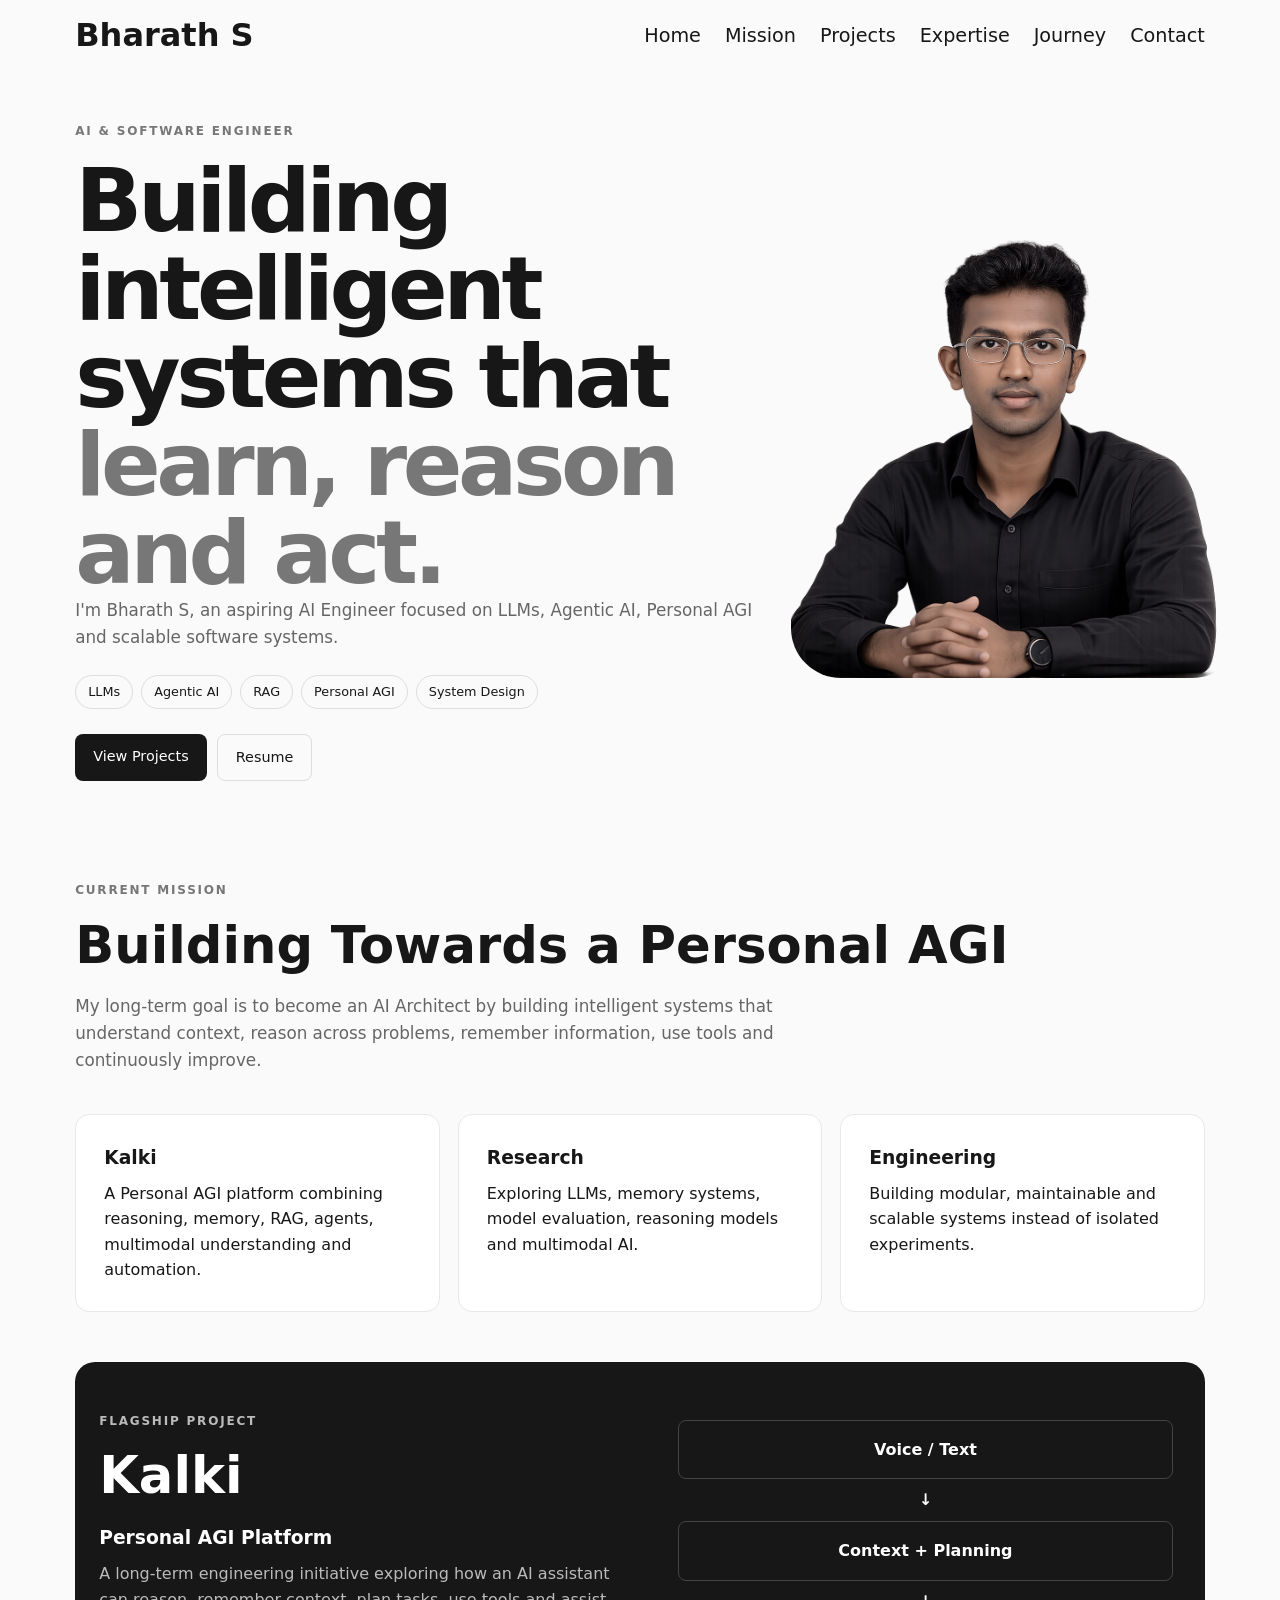
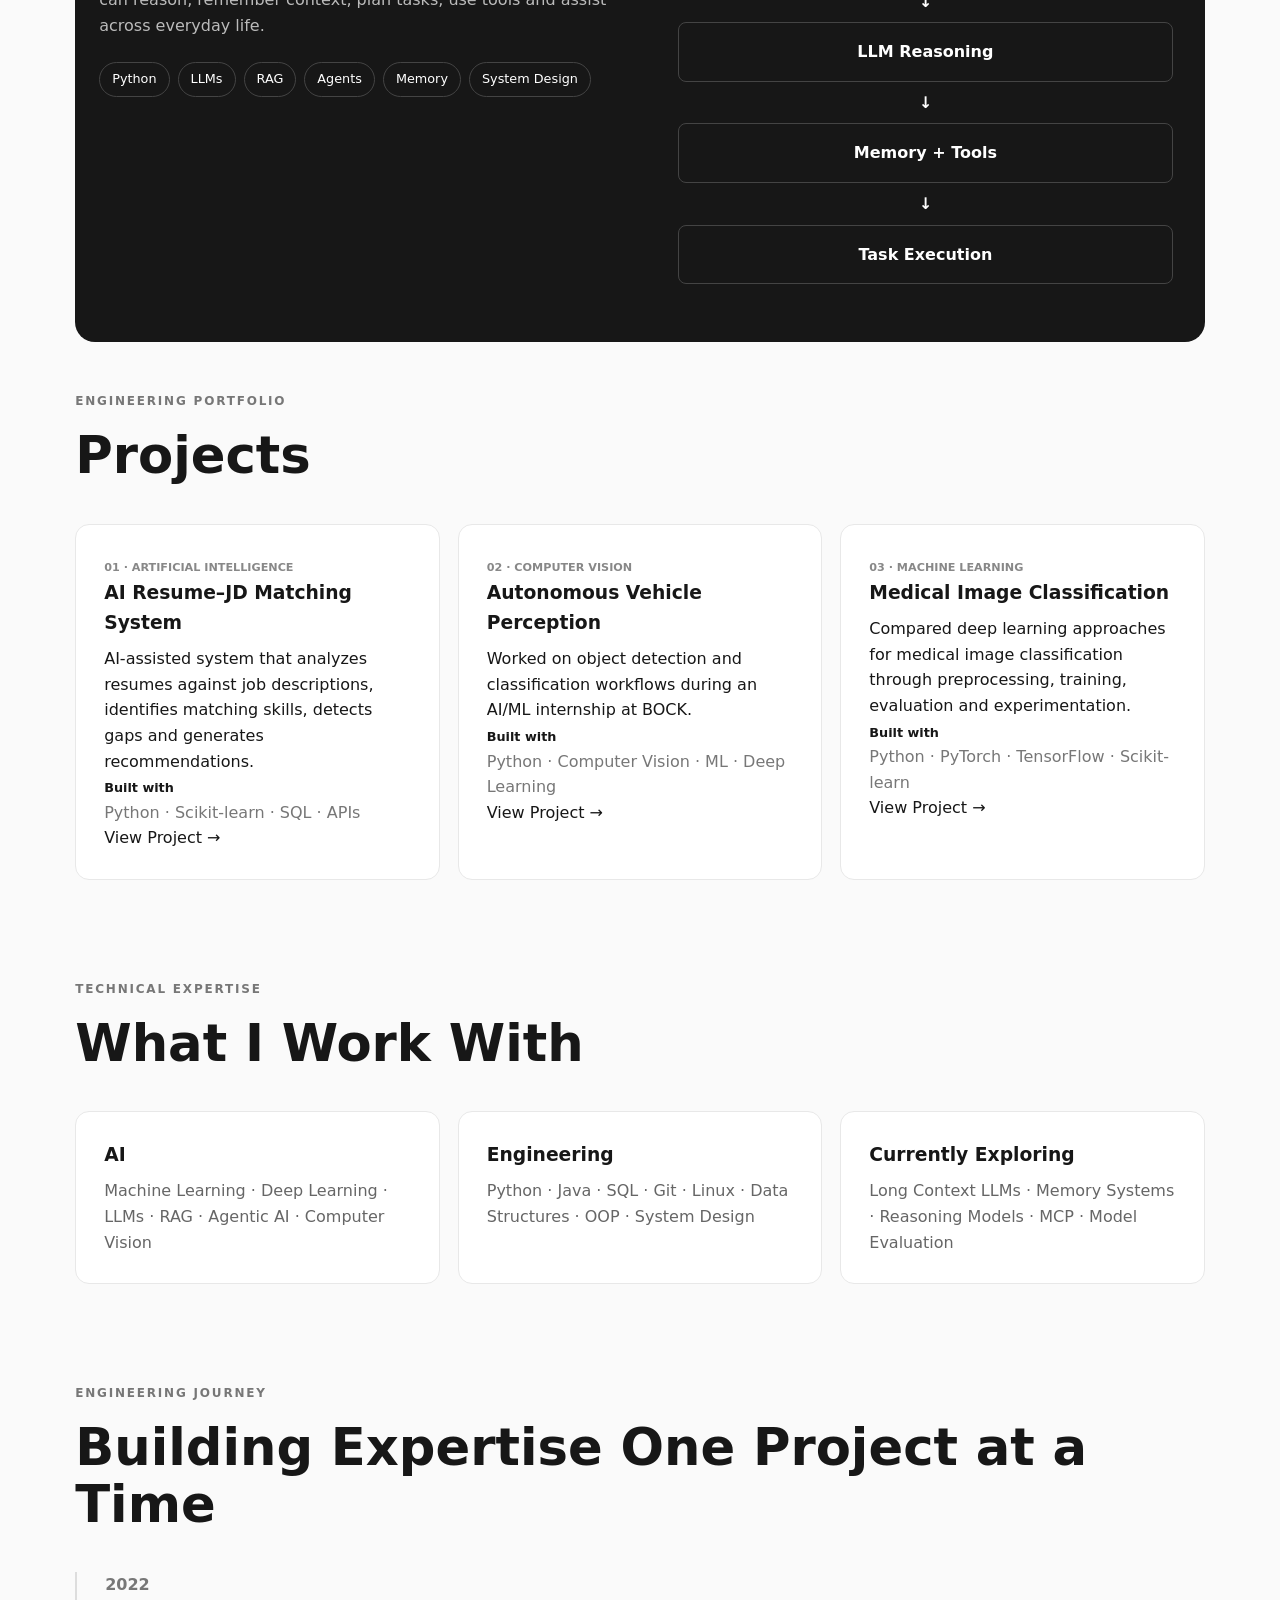
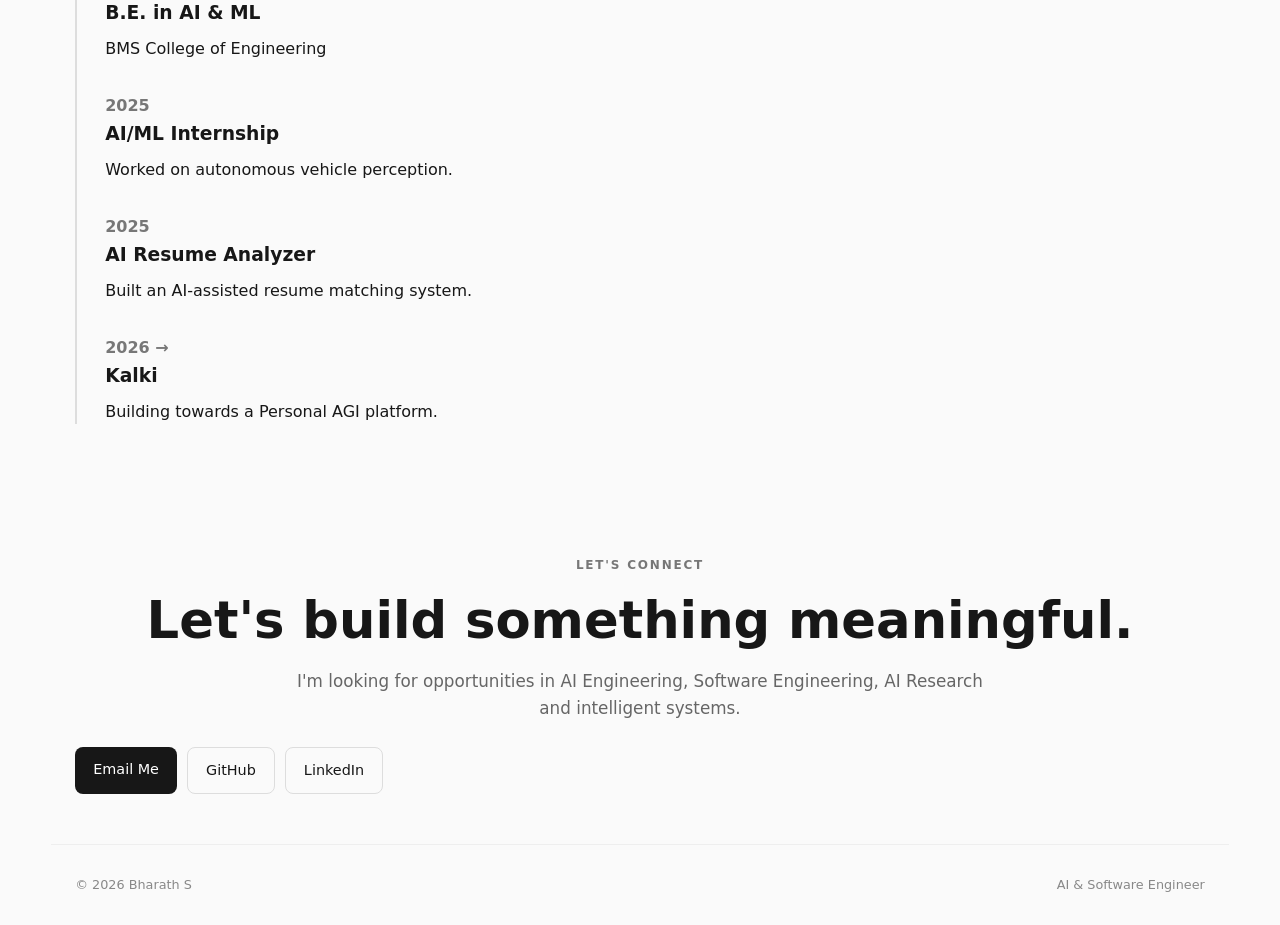
==== index.html @ d9f6b350 "Initial coding done" ====
<!DOCTYPE html>
<html lang="en">
<head>
    <meta charset="UTF-8">
    <meta name="viewport" content="width=device-width, initial-scale=1.0">

    <title>Bharath S | AI & Software Engineer</title>

    <meta name="description"
          content="Bharath S — AI & Software Engineer building intelligent systems with LLMs, agents, RAG and scalable software engineering.">

    <link rel="stylesheet" href="style.css">
</head>

<body>

<header>
    <a class="logo" href="#home">Bharath S</a>

    <nav id="nav">
        <a href="#home">Home</a>
        <a href="#mission">Mission</a>
        <a href="#projects">Projects</a>
        <a href="#skills">Expertise</a>
        <a href="#journey">Journey</a>
        <a href="#contact">Contact</a>
    </nav>

    <button id="menu">☰</button>
</header>


<main>

<!-- HERO -->

<section id="home" class="hero">

    <div>
        <p class="eyebrow">AI & SOFTWARE ENGINEER</p>

        <h1>
            Building intelligent systems
            that <span>learn, reason and act.</span>
        </h1>

        <p class="lead">
            I'm Bharath S, an aspiring AI Engineer focused on
            LLMs, Agentic AI, Personal AGI and scalable software systems.
        </p>

        <div class="tags">
            <span>LLMs</span>
            <span>Agentic AI</span>
            <span>RAG</span>
            <span>Personal AGI</span>
            <span>System Design</span>
        </div>

        <div class="buttons">
            <a class="button" href="#projects">View Projects</a>
            <a class="button secondary" href="assets/Bharath_resume.pdf", target="_blank">
                Resume
            </a>
        </div>
    </div>

    <div class="photo">
        <img src="assets/Bharath_profile.png" alt="Bharath S">
    </div>

</section>


<!-- MISSION -->

<section id="mission">

    <p class="eyebrow">CURRENT MISSION</p>

    <h2>Building Towards a Personal AGI</h2>

    <p class="section-text">
        My long-term goal is to become an AI Architect by building
        intelligent systems that understand context, reason across
        problems, remember information, use tools and continuously improve.
    </p>

    <div class="grid three">

        <article>
            <h3>Kalki</h3>
            <p>
                A Personal AGI platform combining reasoning, memory,
                RAG, agents, multimodal understanding and automation.
            </p>
        </article>

        <article>
            <h3>Research</h3>
            <p>
                Exploring LLMs, memory systems, model evaluation,
                reasoning models and multimodal AI.
            </p>
        </article>

        <article>
            <h3>Engineering</h3>
            <p>
                Building modular, maintainable and scalable systems
                instead of isolated experiments.
            </p>
        </article>

    </div>

</section>


<!-- KALKI -->

<section class="featured">

    <div>
        <p class="eyebrow">FLAGSHIP PROJECT</p>

        <h2>Kalki</h2>

        <h3>Personal AGI Platform</h3>

        <p>
            A long-term engineering initiative exploring how an AI
            assistant can reason, remember context, plan tasks,
            use tools and assist across everyday life.
        </p>

        <div class="tags">
            <span>Python</span>
            <span>LLMs</span>
            <span>RAG</span>
            <span>Agents</span>
            <span>Memory</span>
            <span>System Design</span>
        </div>
    </div>

    <div class="architecture">
        <div>Voice / Text</div>
        ↓
        <div>Context + Planning</div>
        ↓
        <div>LLM Reasoning</div>
        ↓
        <div>Memory + Tools</div>
        ↓
        <div>Task Execution</div>
    </div>

</section>


<!-- PROJECTS -->

<section id="projects">

    <p class="eyebrow">ENGINEERING PORTFOLIO</p>

    <h2>Projects</h2>

    <div class="grid">

        <article class="project">
            <small>01 · ARTIFICIAL INTELLIGENCE</small>

            <h3>AI Resume–JD Matching System</h3>

            <p>
                AI-assisted system that analyzes resumes against
                job descriptions, identifies matching skills,
                detects gaps and generates recommendations.
            </p>

            <strong>Built with</strong>

            <p class="muted">
                Python · Scikit-learn · SQL · APIs
            </p>

            <a href="#" class="link">View Project →</a>
        </article>


        <article class="project">
            <small>02 · COMPUTER VISION</small>

            <h3>Autonomous Vehicle Perception</h3>

            <p>
                Worked on object detection and classification
                workflows during an AI/ML internship at BOCK.
            </p>

            <strong>Built with</strong>

            <p class="muted">
                Python · Computer Vision · ML · Deep Learning
            </p>

            <a href="#" class="link">View Project →</a>
        </article>


        <article class="project">
            <small>03 · MACHINE LEARNING</small>

            <h3>Medical Image Classification</h3>

            <p>
                Compared deep learning approaches for medical
                image classification through preprocessing,
                training, evaluation and experimentation.
            </p>

            <strong>Built with</strong>

            <p class="muted">
                Python · PyTorch · TensorFlow · Scikit-learn
            </p>

            <a href="#" class="link">View Project →</a>
        </article>

    </div>

</section>


<!-- EXPERTISE -->

<section id="skills">

    <p class="eyebrow">TECHNICAL EXPERTISE</p>

    <h2>What I Work With</h2>

    <div class="skills">

        <div>
            <h3>AI</h3>
            <p>
                Machine Learning · Deep Learning · LLMs ·
                RAG · Agentic AI · Computer Vision
            </p>
        </div>

        <div>
            <h3>Engineering</h3>
            <p>
                Python · Java · SQL · Git · Linux ·
                Data Structures · OOP · System Design
            </p>
        </div>

        <div>
            <h3>Currently Exploring</h3>
            <p>
                Long Context LLMs · Memory Systems ·
                Reasoning Models · MCP · Model Evaluation
            </p>
        </div>

    </div>

</section>


<!-- JOURNEY -->

<section id="journey">

    <p class="eyebrow">ENGINEERING JOURNEY</p>

    <h2>Building Expertise One Project at a Time</h2>

    <div class="timeline">

        <div>
            <b>2022</b>
            <h3>B.E. in AI & ML</h3>
            <p>BMS College of Engineering</p>
        </div>

        <div>
            <b>2025</b>
            <h3>AI/ML Internship</h3>
            <p>Worked on autonomous vehicle perception.</p>
        </div>

        <div>
            <b>2025</b>
            <h3>AI Resume Analyzer</h3>
            <p>Built an AI-assisted resume matching system.</p>
        </div>

        <div>
            <b>2026 →</b>
            <h3>Kalki</h3>
            <p>Building towards a Personal AGI platform.</p>
        </div>

    </div>

</section>


<!-- CONTACT -->

<section id="contact" class="contact">

    <p class="eyebrow">LET'S CONNECT</p>

    <h2>Let's build something meaningful.</h2>

    <p>
        I'm looking for opportunities in AI Engineering,
        Software Engineering, AI Research and intelligent systems.
    </p>

    <div class="buttons">
        <a class="button" href="mailto:bharathh31313@gmail.com">
            Email Me
        </a>

        <a class="button secondary"
           href="https://github.com/Bharath-s-engineer"
           target="_blank">
            GitHub
        </a>

        <a class="button secondary"
           href="https://www.linkedin.com/in/bharath-s-80394927a/"
           target="_blank">
            LinkedIn
        </a>
    </div>

</section>

</main>


<footer>
    <p>© <span id="year"></span> Bharath S</p>
    <p>AI & Software Engineer</p>
</footer>


<script src="script.js"></script>

</body>
</html>
---- style.css ----
/* RESET */

* {
    box-sizing: border-box;
    margin: 0;
    padding: 0;
}

html {
    scroll-behavior: smooth;
}

body {
    font-family: Inter, system-ui, sans-serif;
    line-height: 1.6;
    color: #171717;
    background: #fafafa;
}

a {
    color: inherit;
    text-decoration: none;
}


/* LAYOUT */

header,
main,
footer {
    max-width: 92%;
    margin: auto;
}

header {
    height: 72px;
    padding: 0 24px;
    display: flex;
    align-items: center;
    justify-content: space-between;
    position: sticky;
    top: 0;
    z-index: 10;
    background: rgba(250,250,250,.9);
    backdrop-filter: blur(10px);
}

.logo {
    font-weight: 800;
    font-size: 2rem;
}

nav {
    display: flex;
    gap: 24px;
    font-size: 1.2rem;
}

nav a:hover,
.link:hover {
    color: #555;
}

#menu {
    display: none;
    border: 0;
    background: none;
    font-size: 1.2rem;
}


/* SECTIONS */

section {
    padding: 50px 24px;
}

.eyebrow {
    font-size: .75rem;
    font-weight: 800;
    letter-spacing: .15em;
    color: #777;
    margin-bottom: 16px;
}

h1 {
    max-width: 760px;
    font-size: clamp(2.8rem, 7vw, 5.5rem);
    line-height: 1;
    letter-spacing: -.05em;
}

h1 span {
    color: #777;
}

h2 {
    font-size: clamp(2rem, 4vw, 3.2rem);
    line-height: 1.1;
    margin-bottom: 20px;
}

h3 {
    margin-bottom: 8px;
}

.lead,
.section-text,
section > p:not(.eyebrow) {
    max-width: 700px;
    color: #666;
    font-size: 1.05rem;
}

.muted {
    color: #777;
}


/* HERO */

.hero {
    min-height: 55vh;
    display: grid;
    grid-template-columns: 1.4fr 0.7fr;
    align-items: center;
    /* gap: rem; */
}

.photo {
    display: flex;
    justify-content: center;
    gap: 2px;
}

.photo img {
    width: min(120%, 1000px);
    aspect-ratio: 1;
    object-fit: cover;
    border-radius: 50px;
    filter: grayscale(30%);
}


/* TAGS */

.tags {
    display: flex;
    flex-wrap: wrap;
    gap: 8px;
    margin: 24px 0;
}

.tags span {
    padding: 6px 12px;
    border: 1px solid #ddd;
    border-radius: 100px;
    font-size: .8rem;
}


/* BUTTONS */

.buttons {
    display: flex;
    flex-wrap: wrap;
    gap: 10px;
    margin-top: 25px;
}

.button {
    padding: 11px 18px;
    border-radius: 8px;
    background: #171717;
    color: white;
    font-size: .9rem;
}

.button.secondary {
    background: transparent;
    color: #171717;
    border: 1px solid #ddd;
}


/* CARDS */

.grid {
    display: grid;
    grid-template-columns: repeat(3, 1fr);
    gap: 18px;
    margin-top: 40px;
}

.grid.three {
    margin-top: 40px;
}

article,
.skills > div {
    padding: 28px;
    background: white;
    border: 1px solid #e8e8e8;
    border-radius: 14px;
}

.project small {
    color: #888;
    font-size: .7rem;
    font-weight: 700;
}

.project strong {
    font-size: .8rem;
}


/* KALKI */

.featured {
    display: grid;
    grid-template-columns: 1fr 1fr;
    gap: 60px;
    background: #171717;
    color: white;
    border-radius: 20px;
    margin: 0 24px;
}

.featured p {
    color: #bbb;
}

.featured .tags span {
    border-color: #444;
}

.architecture {
    align-self: center;
    text-align: center;
    font-weight: 700;
}

.architecture div {
    padding: 16px;
    margin: 8px;
    border: 1px solid #444;
    border-radius: 8px;
}


/* SKILLS */

.skills {
    display: grid;
    grid-template-columns: repeat(3, 1fr);
    gap: 18px;
    margin-top: 40px;
}

.skills p {
    color: #666;
}


/* TIMELINE */

.timeline {
    margin-top: 40px;
    border-left: 2px solid #ddd;
    padding-left: 28px;
}

.timeline > div {
    margin-bottom: 32px;
}

.timeline b {
    color: #777;
}


/* CONTACT */

.contact {
    text-align: center;
}

.contact > p:not(.eyebrow) {
    margin: auto;
}


/* FOOTER */

footer {
    padding: 30px 24px;
    display: flex;
    justify-content: space-between;
    color: #888;
    font-size: .8rem;
    border-top: 1px solid #eee;
}


/* MOBILE */

@media (max-width: 750px) {

    nav {
        display: none;
        position: absolute;
        top: 72px;
        left: 0;
        width: 100%;
        padding: 20px;
        flex-direction: column;
        background: #fafafa;
        border-bottom: 1px solid #eee;
    }

    nav.show {
        display: flex;
    }

    #menu {
        display: block;
    }

    .hero,
    .featured,
    .grid,
    .skills {
        grid-template-columns: 1fr;
    }

    .hero {
        text-align: center;
        padding-top: 60px;
    }

    .tags,
    .buttons {
        justify-content: center;
    }

    .photo {
        order: -1;
    }

    .photo img {
        width: 240px;
    }

    section {
        padding: 70px 24px;
    }

    .featured {
        margin: 0 12px;
    }

    footer {
        flex-direction: column;
        gap: 5px;
    }
}
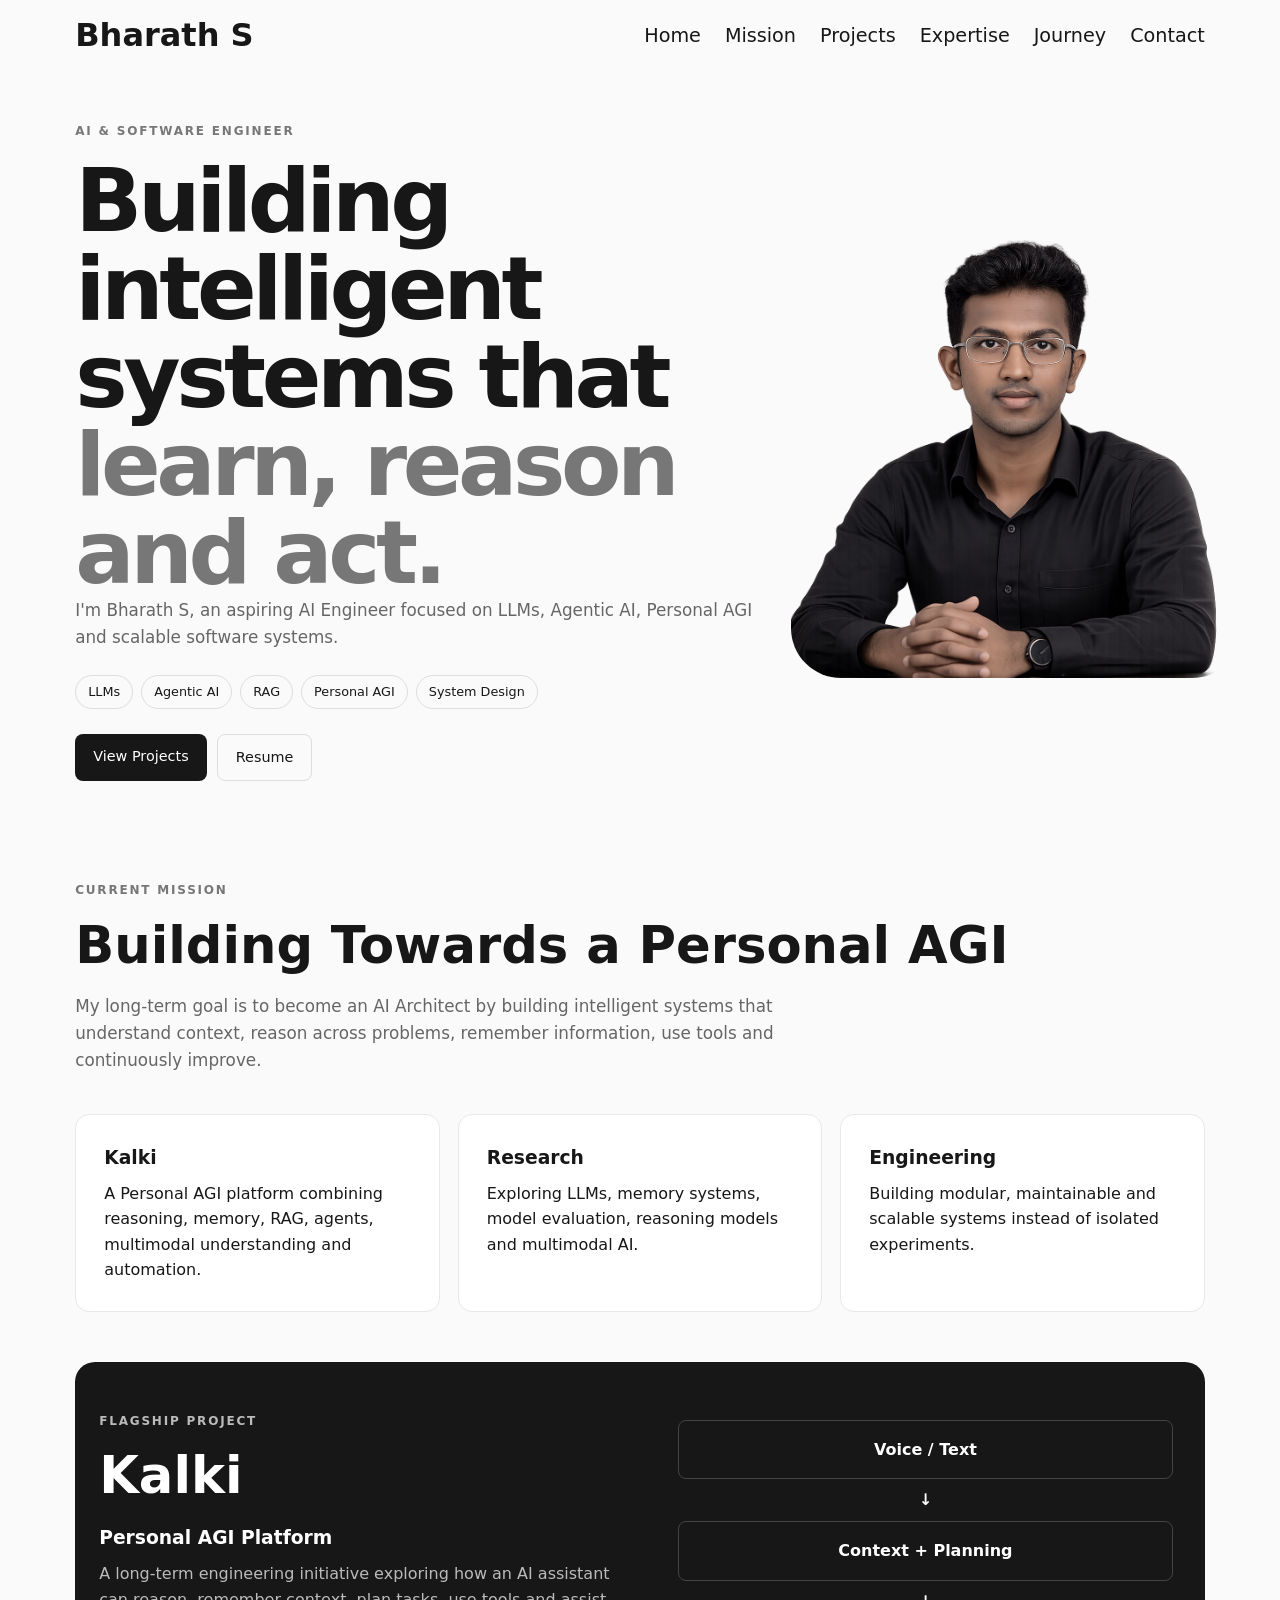
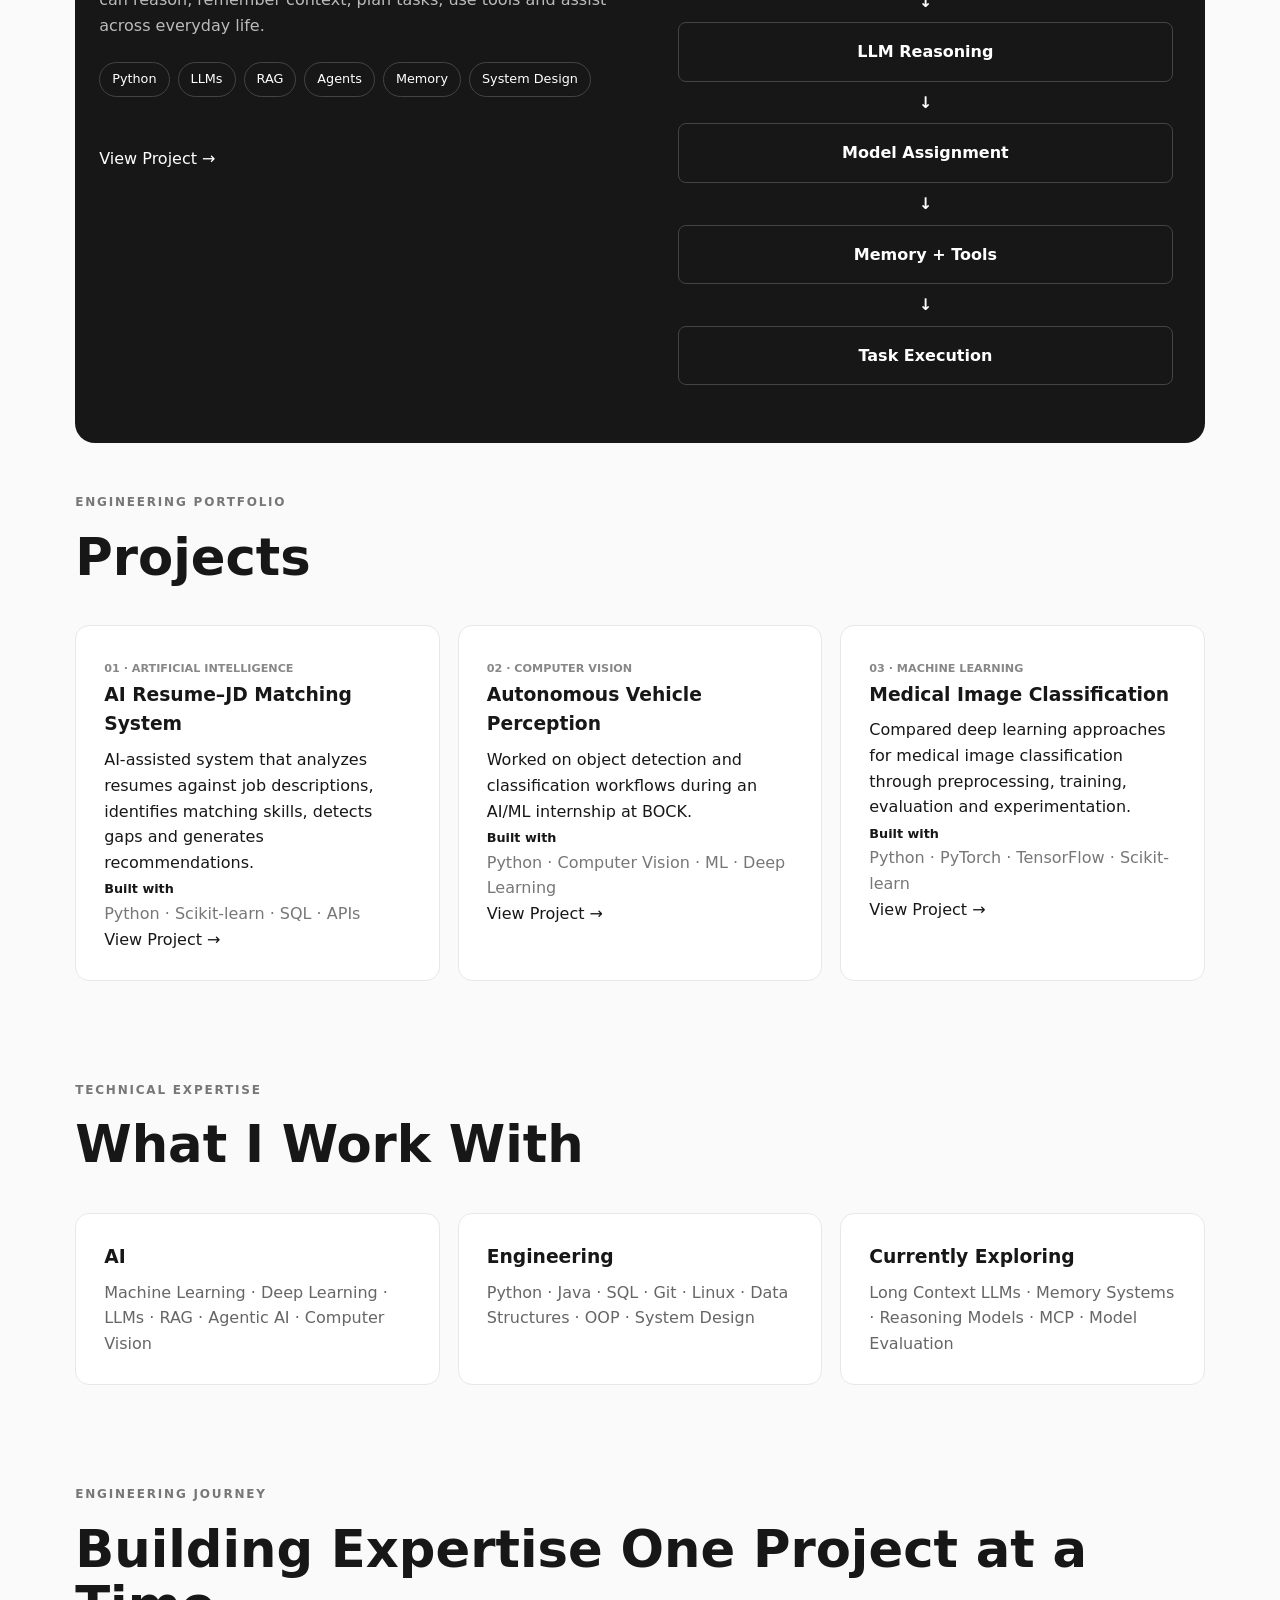
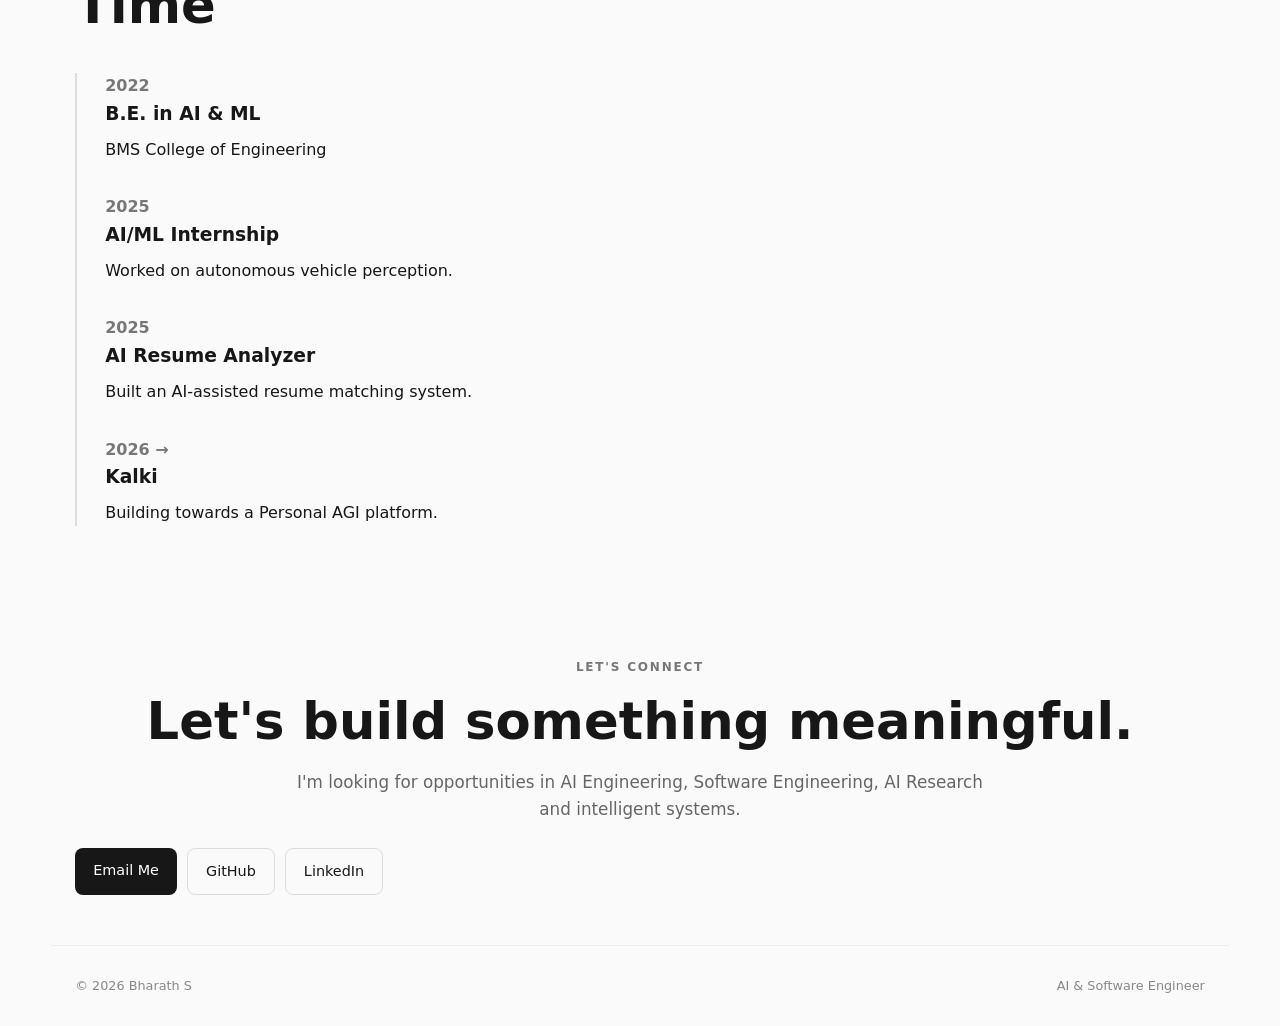
==== commit 95248f24: "Added View Project button for Kalki" ====
--- a/index.html
+++ b/index.html
@@ -142,8 +142,10 @@
             <span>Memory</span>
             <span>System Design</span>
         </div>
-    </div>
-
+    </br>
+        <a href="#" class="link" style="text-align: center ;">View Project →</a>
+    </div>
+    
     <div class="architecture">
         <div>Voice / Text</div>
         ↓
@@ -151,11 +153,13 @@
         ↓
         <div>LLM Reasoning</div>
         ↓
+        <div>Model Assignment</div>
+        ↓
         <div>Memory + Tools</div>
         ↓
         <div>Task Execution</div>
     </div>
-
+    
 </section>
 
 
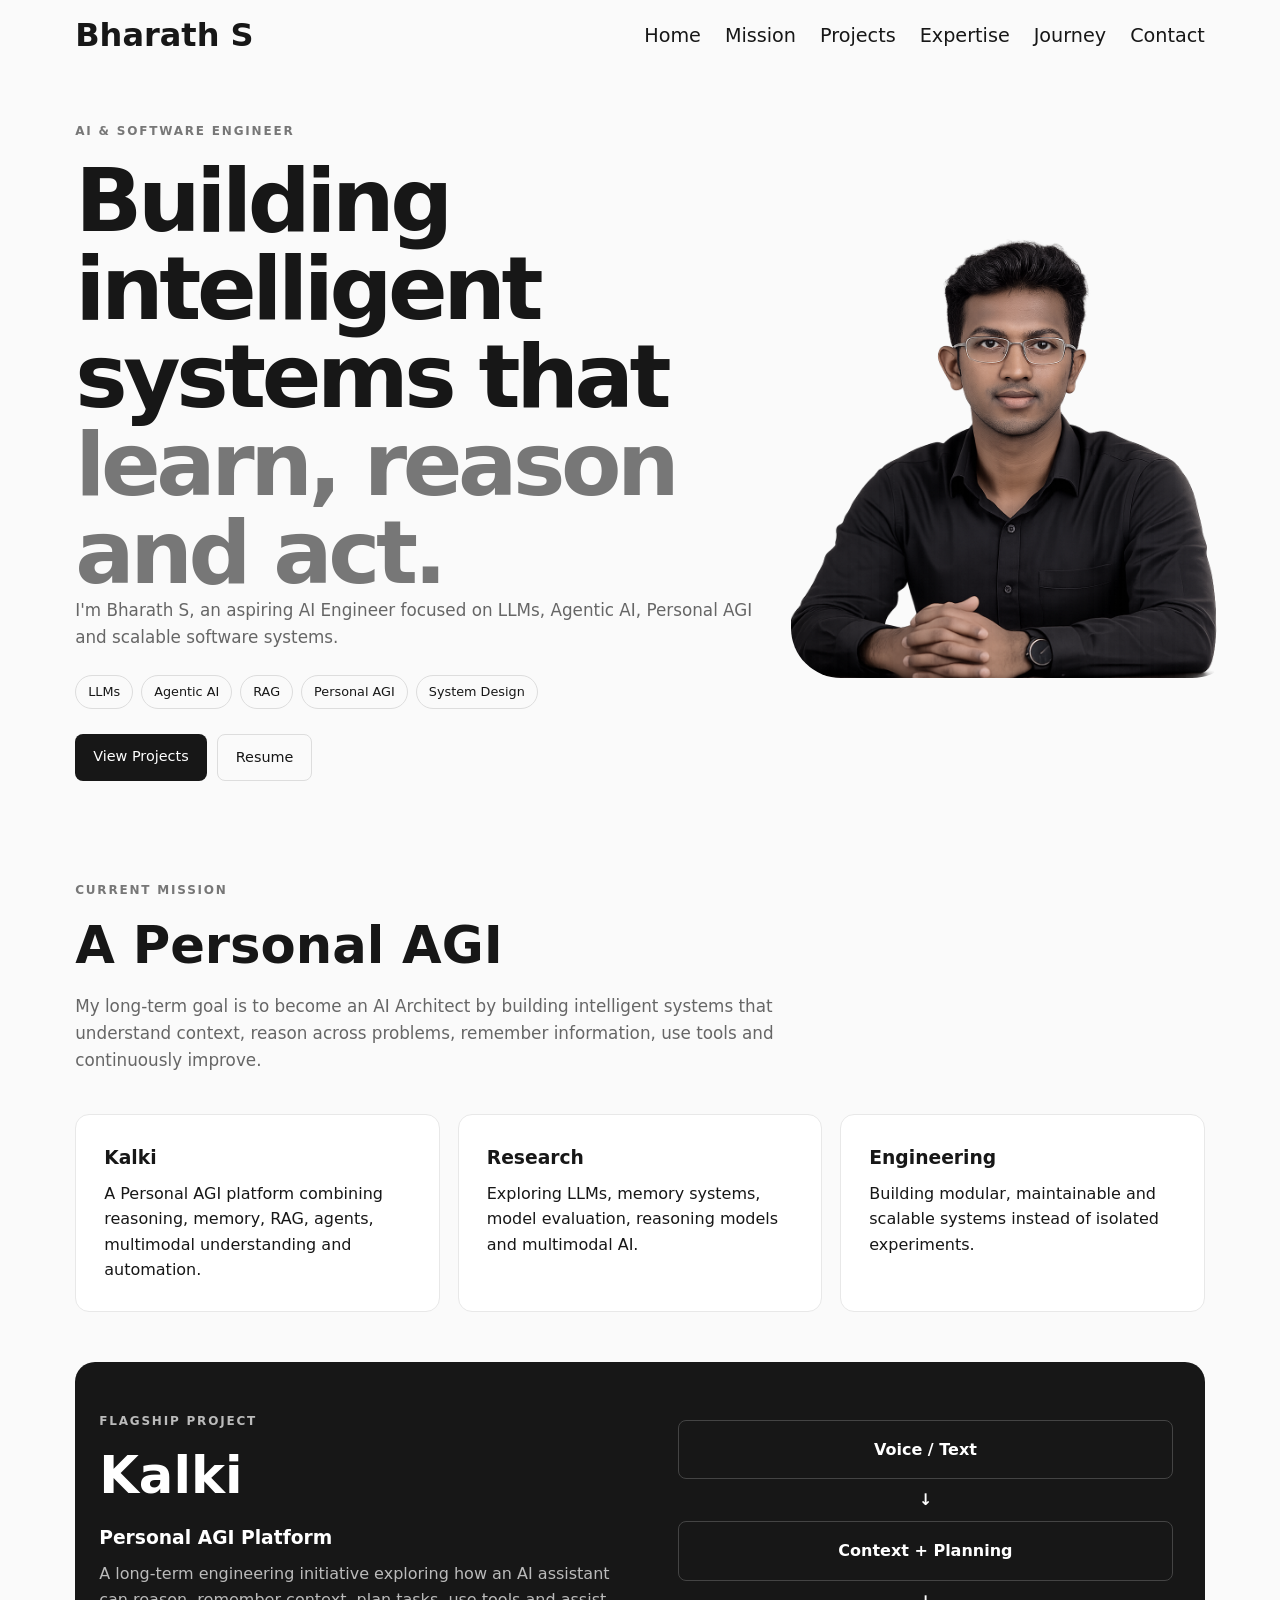
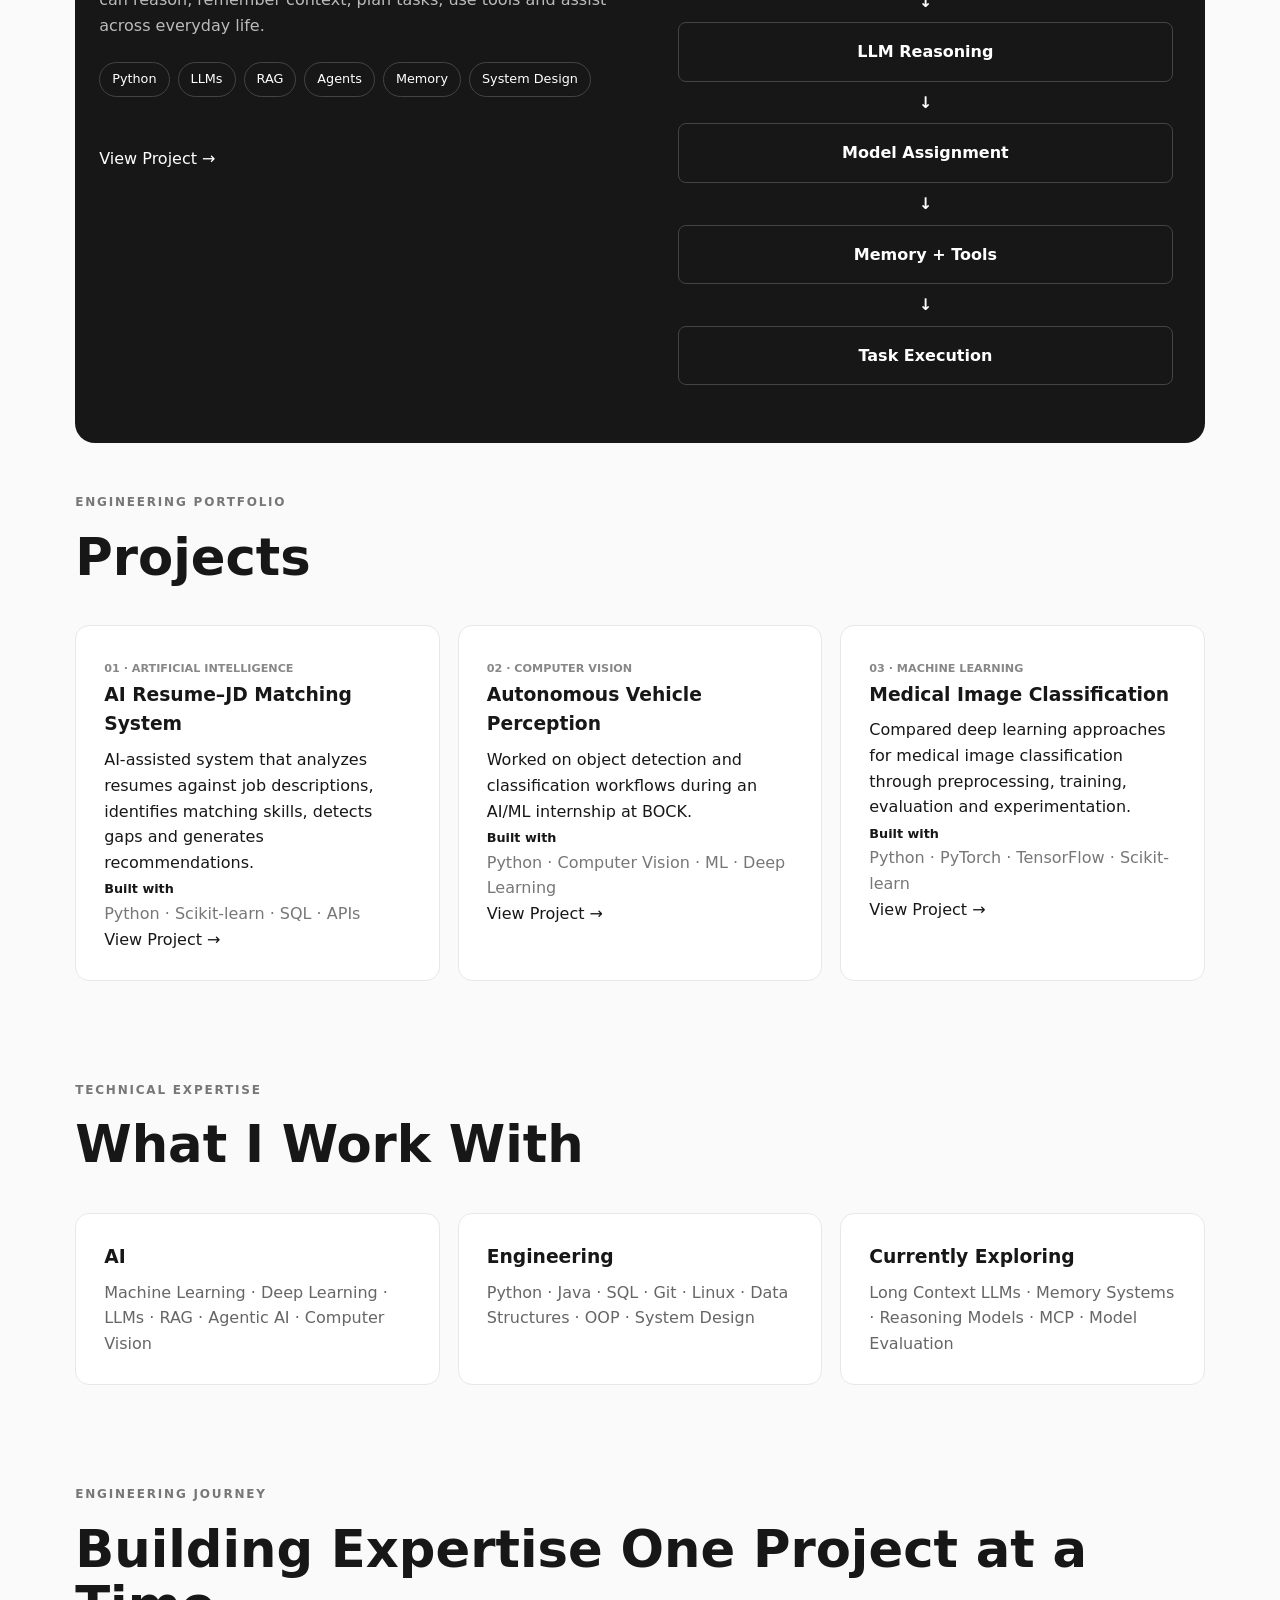
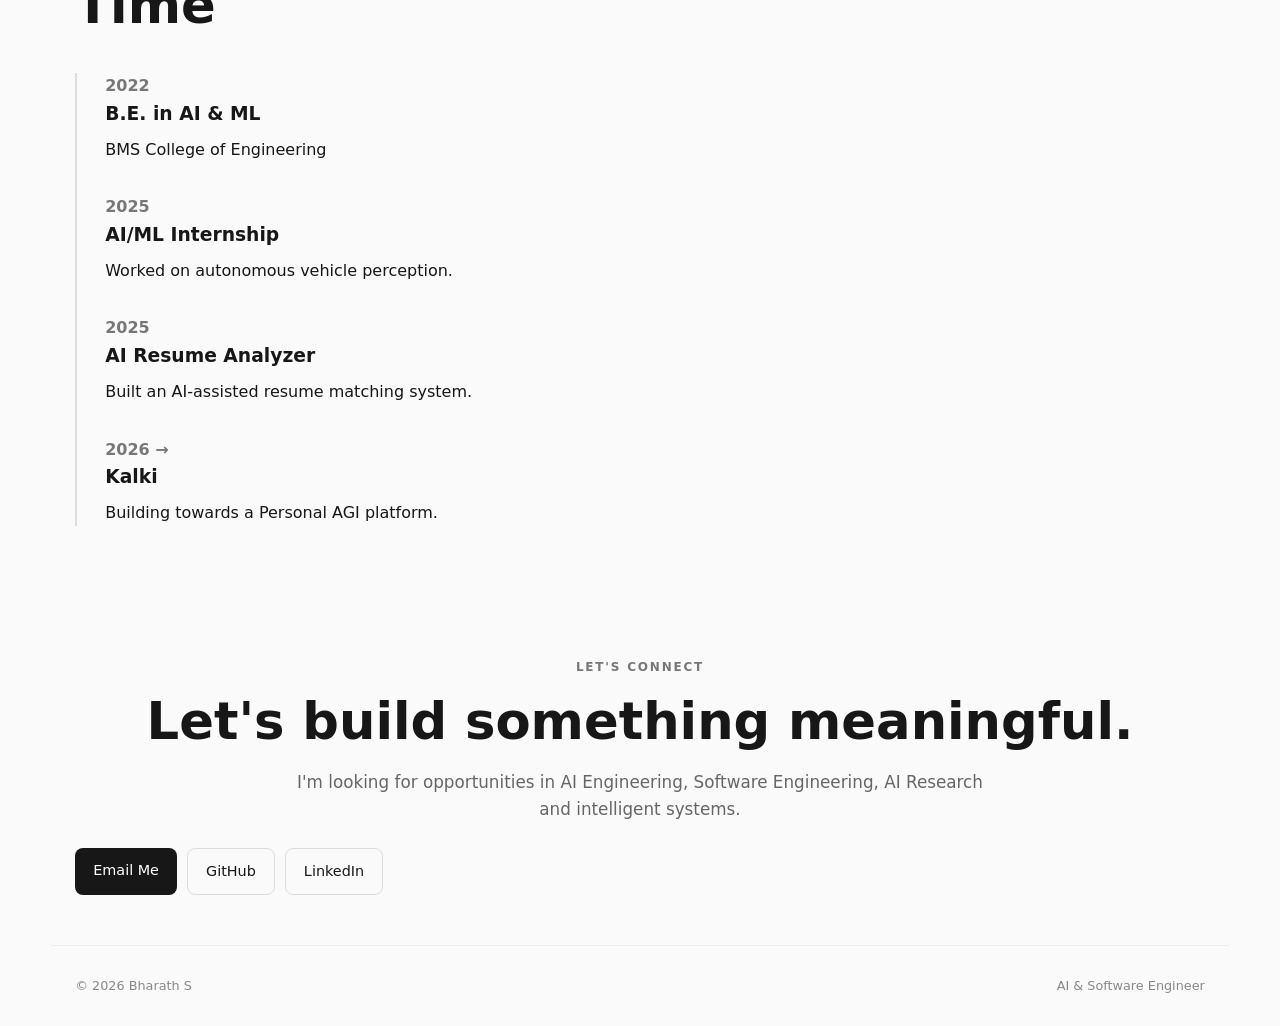
==== commit 66794cc2: "Added Kalki.html" ====
--- a/index.html
+++ b/index.html
@@ -78,7 +78,7 @@
 
     <p class="eyebrow">CURRENT MISSION</p>
 
-    <h2>Building Towards a Personal AGI</h2>
+    <h2>A Personal AGI</h2>
 
     <p class="section-text">
         My long-term goal is to become an AI Architect by building
@@ -118,7 +118,6 @@
 
 
 <!-- KALKI -->
-
 <section class="featured">
 
     <div>
@@ -143,7 +142,7 @@
             <span>System Design</span>
         </div>
     </br>
-        <a href="#" class="link" style="text-align: center ;">View Project →</a>
+        <a href="Kalki.html" target="_blank" class="link" style="text-align: center ;">View Project →</a>
     </div>
     
     <div class="architecture">
@@ -161,7 +160,6 @@
     </div>
     
 </section>
-
 
 <!-- PROJECTS -->
 
--- a/style.css
+++ b/style.css
@@ -364,4 +364,94 @@
         flex-direction: column;
         gap: 5px;
     }
+}
+
+
+
+/* KALKI PAGE */
+
+.project-hero {
+    min-height: 70vh;
+}
+
+.project-hero h2 {
+    color: #777;
+    margin-top: 10px;
+}
+
+.project-status {
+    padding: 30px;
+    border: 1px solid #ddd;
+    border-radius: 16px;
+    background: white;
+}
+
+.project-status span {
+    display: block;
+    color: #888;
+    font-size: .7rem;
+    font-weight: 800;
+    letter-spacing: .12em;
+    margin-bottom: 10px;
+}
+
+.project-status strong {
+    display: block;
+    margin-bottom: 8px;
+}
+
+.project-status p {
+    color: #777;
+}
+
+.kalki-architecture {
+    max-width: 700px;
+    margin: 40px auto 0;
+}
+
+.kalki-architecture > div {
+    text-align: center;
+}
+
+.kalki-architecture small {
+    display: block;
+    color: #777;
+    font-weight: normal;
+    margin-top: 4px;
+}
+
+.architecture-row {
+    display: grid;
+    grid-template-columns: repeat(3, 1fr);
+    gap: 12px;
+    margin: 20px 0;
+}
+
+.architecture-row > div {
+    padding: 20px;
+    border: 1px solid #ddd;
+    border-radius: 12px;
+    text-align: center;
+    background: white;
+}
+
+@media (max-width: 750px) {
+
+    .architecture-row {
+        grid-template-columns: 1fr;
+    }
+
+}
+
+div.project-logo{
+   display: flex;
+    justify-content: center;
+    align-items: center;
+    max-width: 600px;
+}
+
+.project-logo img {
+    width: 100%;
+    height: auto;
+    object-fit: contain;
 }
